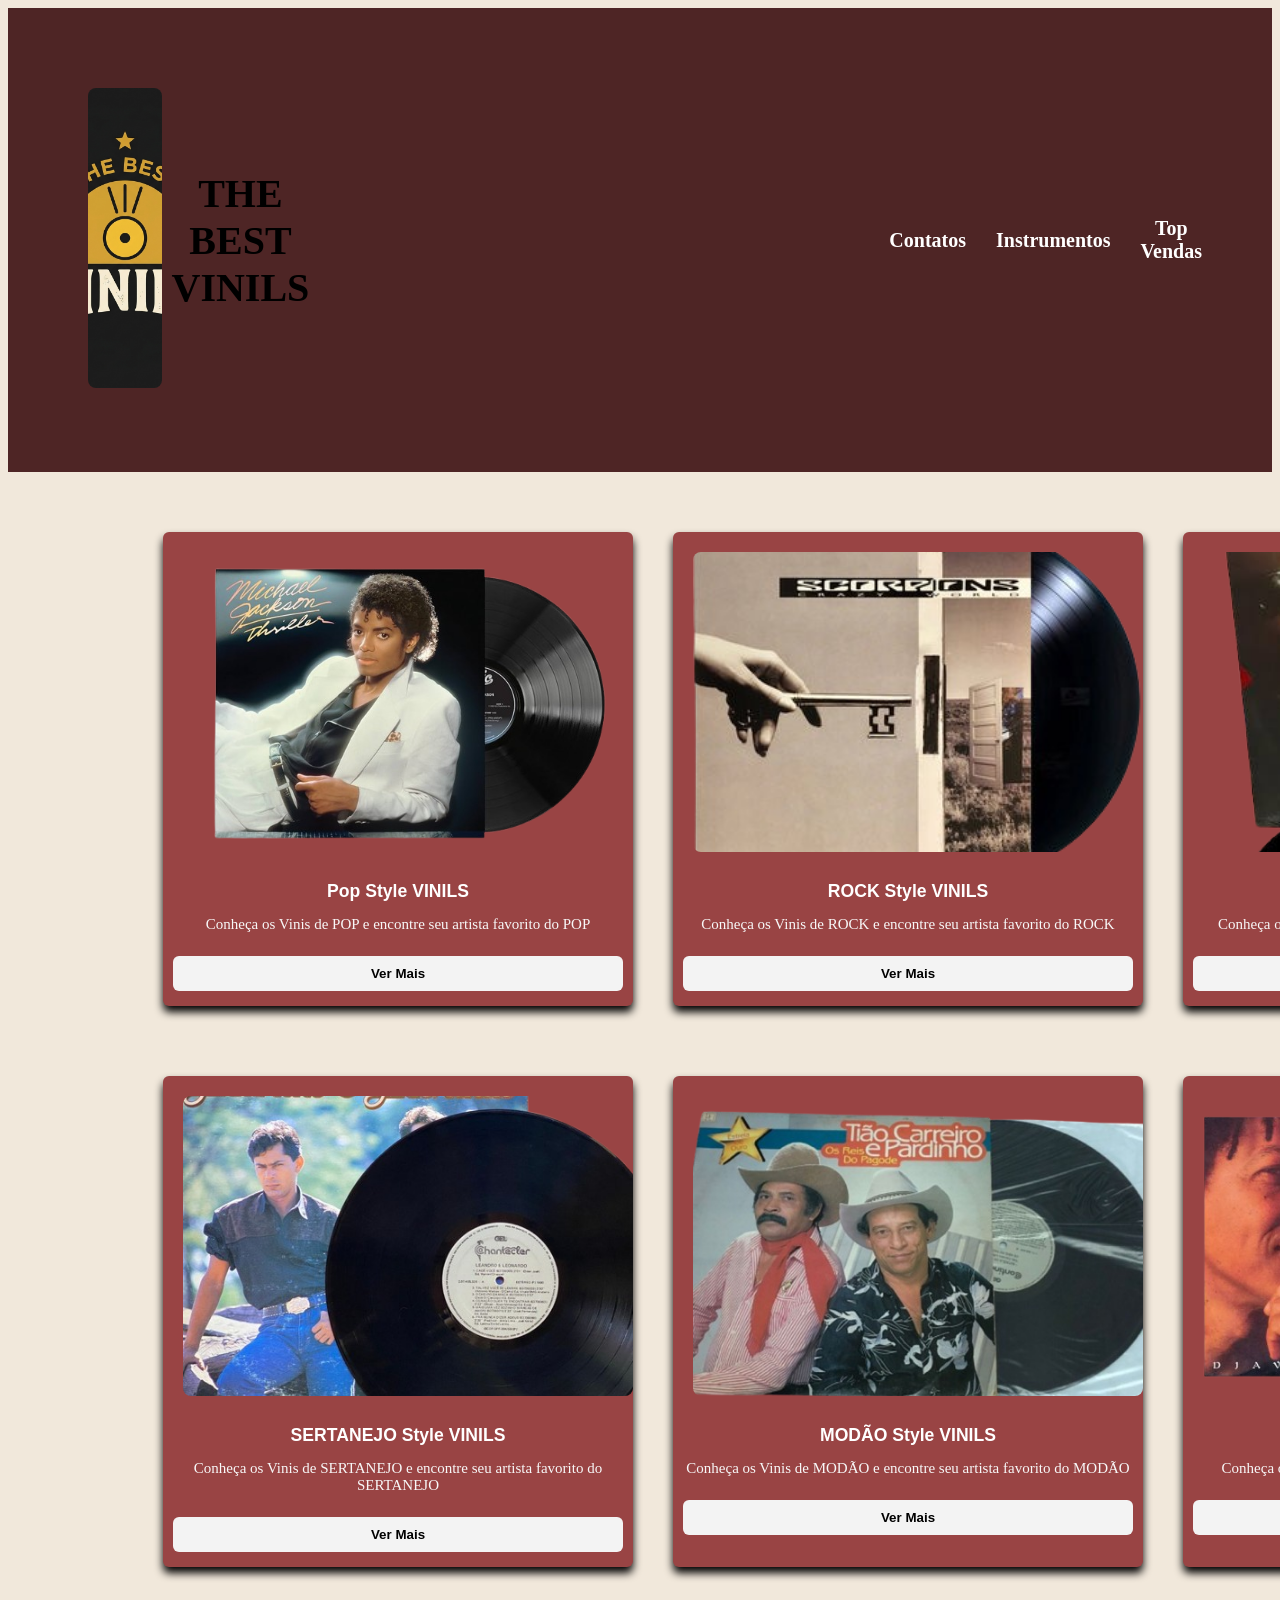
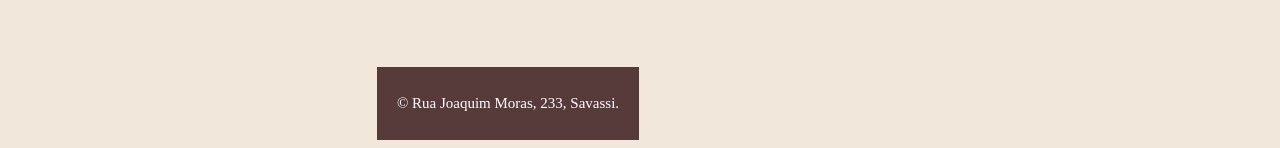
==== index.html @ 77931554 "gg" ====
<!DOCTYPE html>
<html lang="en">
<head>
    <meta charset="UTF-8">
    <meta name="viewport" content="width=device-width, initial-scale=1.0">
    <title>Document</title>
    <link rel="stylesheet" href="index.css">
</head>
   
<body>
    
    <header class="navbar">
        <div class="logo">
        <img src="Logo.jpg" alt="logoimg">
</div>
        <h1>THE BEST VINILS</h1>
        
        <br>
        <nav>
            <ul class="navlink">
                <li><a href="contatos.html">Contatos</a></li>
                <li><a href="#">Instrumentos</a></li>
                <li><a href="#">Top Vendas</a></li>
            </ul>
        </nav>
</header>
<main class="VINILS">
    <div class="pai">
    <div class="card">
        <img src="Triller.png" alt="Pop">
        <h2 class="Subtitulo">Pop Style VINILS</h2>
        <p class="Descrição">Conheça os Vinis de POP e encontre seu artista favorito do POP</p>
        <button type="submit">Ver Mais</button>
    </div>

    <div class="card">
        <img src="Scorpion.png" alt="Pop">
        <h2 class="Subtitulo">ROCK Style VINILS</h2>
        <p class="Descrição">Conheça os Vinis de ROCK e encontre seu artista favorito do ROCK</p>
        <button type="submit">Ver Mais</button>
    </div>

    <div class="card">
        <img src="RAY CHARLES.png" alt="Pop">
        <h2 class="Subtitulo">Jazz Style VINILS</h2>
        <p class="Descrição">Conheça os Vinis de JAZZ e encontre seu artista favorito do JAZZ</p>
        <button type="submit">Ver Mais</button>
    </div>
    </div>

    <div class="mãe">
    <div class="card">
        <img src="Lenador e Leonardo.png" alt="Pop">
        <h2 class="Subtitulo">SERTANEJO Style VINILS</h2>
        <p class="Descrição">Conheça os Vinis de SERTANEJO e encontre seu artista favorito do SERTANEJO</p>
        <button type="submit">Ver Mais</button>
    </div>
    <div class="card">
        <img src="TIAO.png" alt="Pop">
        <h2 class="Subtitulo">MODÃO Style VINILS</h2>
        <p class="Descrição">Conheça os Vinis de MODÃO e encontre seu artista favorito do MODÃO</p>
        <button type="submit">Ver Mais</button>
    </div>
    <div class="card">
        <img src="Djvan.png" alt="Pop">
        <h2 class="Subtitulo">MPB Style VINILS</h2>
        <p class="Descrição">Conheça os Vinis de MBP e encontre seu artista favorito do MPB</p>
        <button type="submit">Ver Mais</button>
    </div>
</div>
<footer>
    <p class="foter">&copy; Rua Joaquim Moras, 233, Savassi.</p>
</footer>
</main>
</body>
</html>
---- index.css ----
body{
    background-color: rgb(241, 232, 219);
}
header {
    text-align: center;
    margin-bottom: 40px;
}

header h1 {
    color: #000000;
    font-size: 2.5rem;
}

.navbar{
    display: flex;
    align-items: center;
    background-color: rgb(78, 37, 37);
    padding: 70px;
    gap: 20px;
    margin-bottom: 40px;
    
}

.navlink{
    display: flex;
    gap: 30px;
    list-style: none;
    color: rgb(255, 255, 255);
    align-items: center;
    margin-left: 500px;
}
.navlink a{
    text-decoration: none;
    font-weight: bold;
    color: white;
    font-size: 20px;
    align-items: center;
    
}

.VINILS{
    display: flex;
    justify-content: center;
    gap: 30px;
    flex-wrap: wrap;
    max-width: 1000px;
}
.pai{
    display: flex;
    margin-left: 800px;

}
.mãe{
    display: flex;
    margin-left: 800px;
}
.card{
  background-color: rgb(153, 68, 68); 
  border-radius: 6px;
  padding: 10px;
  width: 450px;
  gap: 35px;
  box-shadow: 0px 6px 8px black;
  margin: 20px;
}
img {
margin: 10px;
padding: 0;
position: relative;
width: 100%;
height: 300px;
object-fit: cover;
border-radius: 8px;
}
.Subtitulo{
    font-weight: bold;
    font-size: 1.1rem;
    color: #ffffff;
    text-align: center;
    font-family: Arial, Helvetica, sans-serif;
}
p {
    margin: 8px 0;
    padding: 0;
    border: none;
    text-align: center;
    color: #f8f8f8;
    font-size: 15px;
}
button {
    margin: 15px 0 5px 0;
    padding: 10px 15px;
    border: none;
    background-color: #f3f3f3;
    color: rgb(0, 0, 0);
    font-weight: bold;
    cursor: pointer;
    border-radius: 6px;
    width: 100%;
    float: none;
}
footer {
    text-align: center;
    margin-top: 50px;
    color: #ffffff;
    font-size: 40px;
    background-color: #573b3b;
    padding: 20px;
}
.foter{
    color: #ffffff;

}
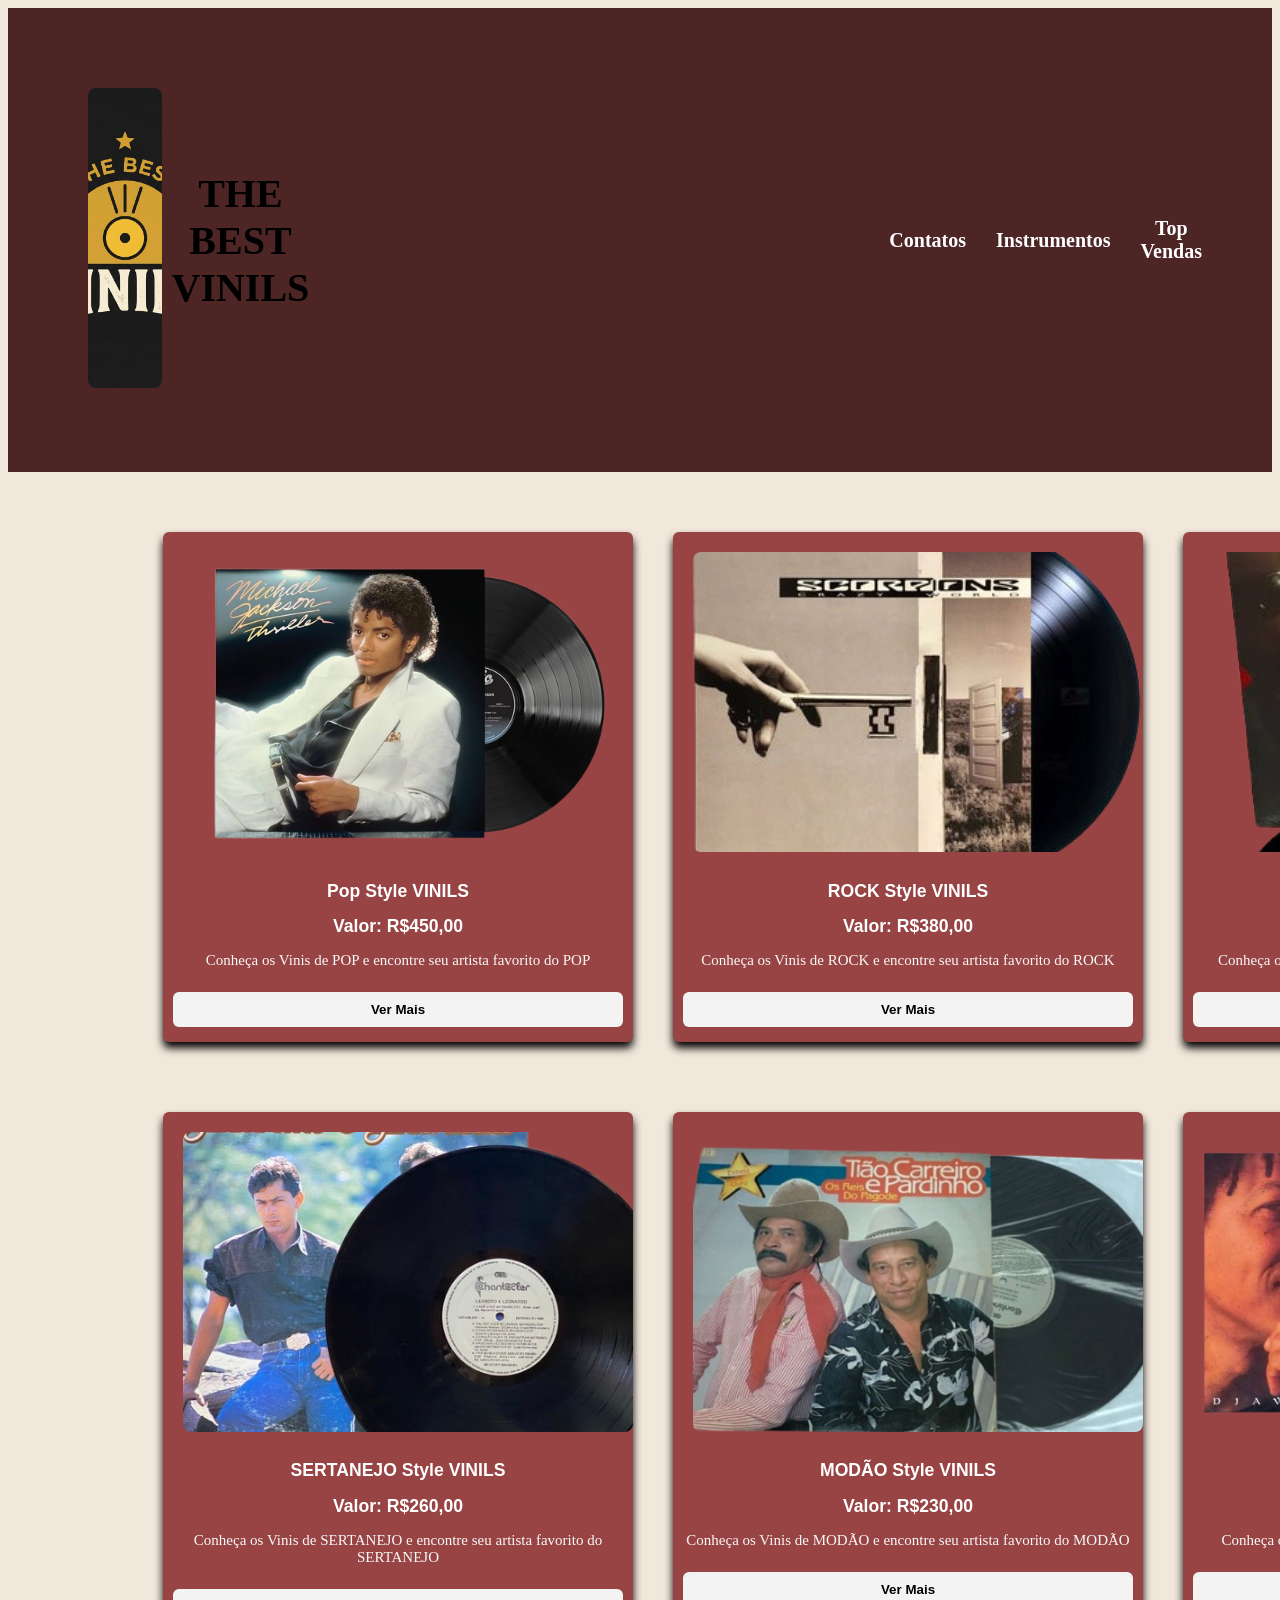
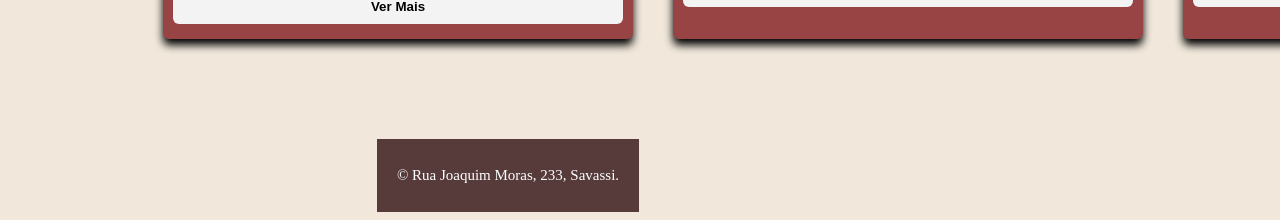
==== commit a133a8fa: "adadadad" ====
--- a/index.html
+++ b/index.html
@@ -29,20 +29,23 @@
     <div class="card">
         <img src="Triller.png" alt="Pop">
         <h2 class="Subtitulo">Pop Style VINILS</h2>
+        <h2 class="Subtitulo">Valor: R$450,00</h2>
         <p class="Descrição">Conheça os Vinis de POP e encontre seu artista favorito do POP</p>
         <button type="submit">Ver Mais</button>
     </div>
 
     <div class="card">
-        <img src="Scorpion.png" alt="Pop">
+        <img src="Scorpion.png" alt="ROCK">
         <h2 class="Subtitulo">ROCK Style VINILS</h2>
+        <h2 class="Subtitulo">Valor: R$380,00</h2>
         <p class="Descrição">Conheça os Vinis de ROCK e encontre seu artista favorito do ROCK</p>
         <button type="submit">Ver Mais</button>
     </div>
 
     <div class="card">
-        <img src="RAY CHARLES.png" alt="Pop">
+        <img src="RAY CHARLES.png" alt="Jazz">
         <h2 class="Subtitulo">Jazz Style VINILS</h2>
+        <h2 class="Subtitulo">Valor: R$320,00</h2>
         <p class="Descrição">Conheça os Vinis de JAZZ e encontre seu artista favorito do JAZZ</p>
         <button type="submit">Ver Mais</button>
     </div>
@@ -50,20 +53,23 @@
 
     <div class="mãe">
     <div class="card">
-        <img src="Lenador e Leonardo.png" alt="Pop">
+        <img src="Lenador e Leonardo.png" alt="SERTANEJO">
         <h2 class="Subtitulo">SERTANEJO Style VINILS</h2>
+        <h2 class="Subtitulo">Valor: R$260,00</h2>
         <p class="Descrição">Conheça os Vinis de SERTANEJO e encontre seu artista favorito do SERTANEJO</p>
         <button type="submit">Ver Mais</button>
     </div>
     <div class="card">
-        <img src="TIAO.png" alt="Pop">
+        <img src="TIAO.png" alt="MODÃO">
         <h2 class="Subtitulo">MODÃO Style VINILS</h2>
+        <h2 class="Subtitulo">Valor: R$230,00</h2>
         <p class="Descrição">Conheça os Vinis de MODÃO e encontre seu artista favorito do MODÃO</p>
         <button type="submit">Ver Mais</button>
     </div>
     <div class="card">
-        <img src="Djvan.png" alt="Pop">
+        <img src="Djvan.png" alt="MPB">
         <h2 class="Subtitulo">MPB Style VINILS</h2>
+        <h2 class="Subtitulo">Valor: R$280,00</h2>
         <p class="Descrição">Conheça os Vinis de MBP e encontre seu artista favorito do MPB</p>
         <button type="submit">Ver Mais</button>
     </div>
